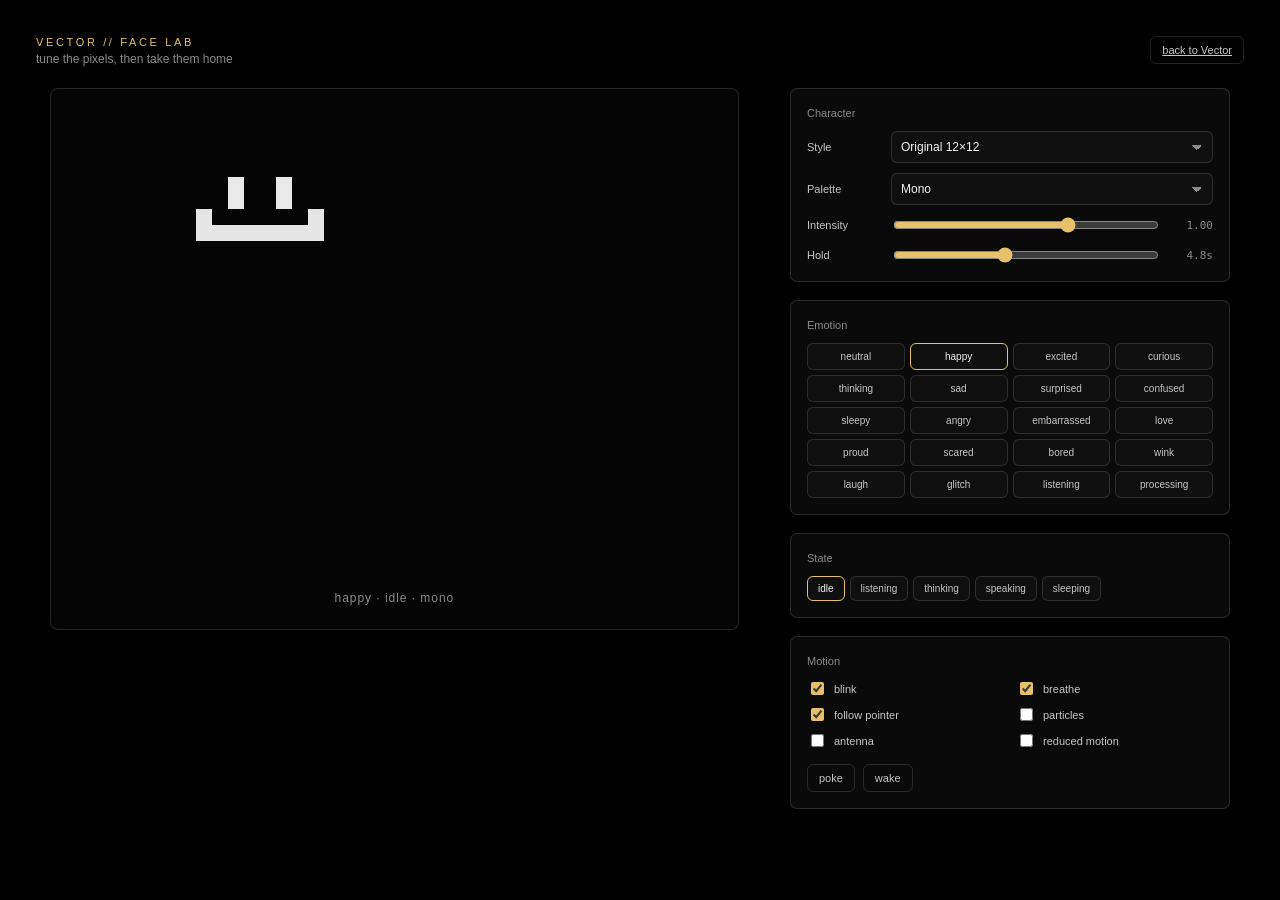
==== web/lab.html @ 4bdd8381 "Init commit" ====
<!doctype html>
<html lang="en" data-theme="mono">
<head>
  <meta charset="utf-8" />
  <meta name="viewport" content="width=device-width, initial-scale=1" />
  <title>Vector — Face Lab</title>
  <link rel="icon" href="favicon.svg" type="image/svg+xml" />
  <link rel="stylesheet" href="css/app.css" />
  <link rel="stylesheet" href="css/lab.css" />
</head>
<body class="lab-body">
  <header class="lab-head">
    <div>
      <div class="lab-title">VECTOR // FACE LAB</div>
      <div class="lab-sub">tune the pixels, then take them home</div>
    </div>
    <a class="ghost-btn" href="index.html">back to Vector</a>
  </header>

  <main class="lab-main">
    <section class="lab-stage">
      <div class="character-wrap lab-character-wrap" id="lab-character-wrap">
        <div class="character-glow" id="lab-glow" aria-hidden="true"></div>
        <canvas id="lab-character" width="256" height="256" aria-label="Character preview"></canvas>
      </div>
      <div class="lab-status" id="lab-status">neutral · idle</div>
    </section>

    <aside class="lab-panel">
      <section class="lab-section">
        <div class="section-title">Character</div>
        <div class="lab-row">
          <label class="field-label" for="lab-style">Style</label>
          <select id="lab-style">
            <option value="original">Original 12×12</option>
            <option value="pixel">Refined 16×16</option>
          </select>
        </div>
        <div class="lab-row">
          <label class="field-label" for="lab-palette">Palette</label>
          <select id="lab-palette">
            <option value="mono">Mono</option>
            <option value="mint">Mint</option>
            <option value="paper">Paper</option>
          </select>
        </div>
        <div class="lab-row">
          <label class="field-label" for="lab-intensity">Intensity</label>
          <input id="lab-intensity" type="range" min="0.2" max="1.4" step="0.05" value="1" />
          <span class="range-value" id="lab-intensity-value">1.00</span>
        </div>
        <div class="lab-row">
          <label class="field-label" for="lab-duration">Hold</label>
          <input id="lab-duration" type="range" min="0" max="12000" step="500" value="4800" />
          <span class="range-value" id="lab-duration-value">4.8s</span>
        </div>
      </section>

      <section class="lab-section">
        <div class="section-title">Emotion</div>
        <div class="lab-grid" id="lab-emotions"></div>
      </section>

      <section class="lab-section">
        <div class="section-title">State</div>
        <div class="lab-chips" id="lab-states">
          <button type="button" data-state="idle" class="choice active">idle</button>
          <button type="button" data-state="listening" class="choice">listening</button>
          <button type="button" data-state="thinking" class="choice">thinking</button>
          <button type="button" data-state="speaking" class="choice">speaking</button>
          <button type="button" data-state="sleeping" class="choice">sleeping</button>
        </div>
      </section>

      <section class="lab-section">
        <div class="section-title">Motion</div>
        <div class="lab-toggles">
          <label class="lab-check"><input id="lab-blink" type="checkbox" checked /> blink</label>
          <label class="lab-check"><input id="lab-breathe" type="checkbox" checked /> breathe</label>
          <label class="lab-check"><input id="lab-follow" type="checkbox" checked /> follow pointer</label>
          <label class="lab-check"><input id="lab-particles" type="checkbox" /> particles</label>
          <label class="lab-check"><input id="lab-antenna" type="checkbox" /> antenna</label>
          <label class="lab-check"><input id="lab-reduced" type="checkbox" /> reduced motion</label>
        </div>
        <div class="lab-actions">
          <button class="ghost-btn" id="lab-poke" type="button">poke</button>
          <button class="ghost-btn" id="lab-wake" type="button">wake</button>
        </div>
      </section>
    </aside>
  </main>

  <script type="module" src="js/lab.js"></script>
</body>
</html>
---- web/css/app.css ----
/* ==========================================================================
   Vector 2 — one stage, one face, one line.
   Flat, monochrome, quiet. The character is the only animated thing.
   ========================================================================== */

:root {
  --font-ui: Arial, "Helvetica Neue", system-ui, -apple-system, sans-serif;
  --font-mono: ui-monospace, "SFMono-Regular", "Cascadia Code", "Roboto Mono", Menlo, Consolas, monospace;
  --ease: cubic-bezier(.2, .7, .2, 1);
  --fast: 140ms var(--ease);
  --slow: 260ms var(--ease);
  --radius: 7px;
  --ui-scale: 1;
  --face-scale: 1;
  --base-face: clamp(220px, 42vmin, 400px);
  --character-size: calc(var(--base-face) * var(--face-scale) * var(--ui-scale));
  --text-reply: calc(clamp(20px, 2.7vmin, 31px) * var(--ui-scale));
  --text-meta: calc(10px * var(--ui-scale));
  --text-small: calc(11px * var(--ui-scale));
  --text-ui: calc(12px * var(--ui-scale));
}

:root,
:root[data-theme="mono"],
:root[data-theme="ink"] {
  --bg: #000000;
  --bg-2: #050505;
  --panel: #0a0a0a;
  --panel-2: #0f0f0f;
  --panel-3: #151515;
  --line: rgba(255, 255, 255, .13);
  --line-strong: rgba(255, 255, 255, .28);
  --text: #f2f2f2;
  --text-2: #c6c6c6;
  --muted: #8a8a8a;
  --accent: #e6c06a;
  --accent-2: #f2f2f2;
  --accent-soft: rgba(230, 192, 106, .09);
  --pink: #c98b8b;
  --blue: #9db8c8;
  --danger: #e07a7a;
  --danger-soft: rgba(224, 122, 122, .09);
  --shadow: none;
  --glow: transparent;
  --bg-glow: transparent;
  --selection: rgba(230, 192, 106, .22);
}

:root[data-theme="mint"] {
  --bg: #050d0b;
  --bg-2: #071512;
  --panel: #0a1a17;
  --panel-2: #0e2320;
  --panel-3: #12302a;
  --line: rgba(125, 255, 196, .15);
  --line-strong: rgba(125, 255, 196, .32);
  --text: #dcfff3;
  --text-2: #a9d3c7;
  --muted: #6e968b;
  --accent: #7dffc4;
  --accent-2: #ffd166;
  --accent-soft: rgba(125, 255, 196, .1);
  --pink: #ff8fa3;
  --blue: #7ad7ff;
  --danger: #ff6b6b;
  --danger-soft: rgba(255, 107, 107, .1);
  --selection: rgba(125, 255, 196, .24);
}

:root[data-theme="paper"] {
  --bg: #f3ecdf;
  --bg-2: #ece2d1;
  --panel: #fbf6ec;
  --panel-2: #f4eadb;
  --panel-3: #ece0cd;
  --line: rgba(58, 42, 30, .15);
  --line-strong: rgba(58, 42, 30, .3);
  --text: #2b2118;
  --text-2: #544436;
  --muted: #857363;
  --accent: #b04a32;
  --accent-2: #2d7f74;
  --accent-soft: rgba(176, 74, 50, .08);
  --pink: #cf5f76;
  --blue: #3b7896;
  --danger: #b9382f;
  --danger-soft: rgba(185, 56, 47, .08);
  --selection: rgba(176, 74, 50, .16);
}

* {
  box-sizing: border-box;
}

html,
body {
  height: 100%;
  margin: 0;
}

body {
  background: var(--bg);
  color: var(--text);
  font-family: var(--font-ui);
  overflow: hidden;
  -webkit-font-smoothing: antialiased;
  text-rendering: optimizeLegibility;
}

::selection {
  background: var(--selection);
}

button,
input,
select,
textarea {
  font: inherit;
  color: inherit;
}

button {
  cursor: pointer;
}

button:focus-visible,
input:focus-visible,
select:focus-visible,
textarea:focus-visible,
[tabindex]:focus-visible {
  outline: 1px solid var(--accent);
  outline-offset: 3px;
}

[hidden] {
  display: none !important;
}

.svg-sprite {
  position: absolute;
  width: 0;
  height: 0;
  overflow: hidden;
}

.app {
  position: fixed;
  inset: 0;
}

.stage {
  position: relative;
  height: 100dvh;
  width: 100%;
  display: flex;
  flex-direction: column;
  align-items: center;
  justify-content: flex-end;
  padding: clamp(16px, 2.6vw, 36px);
  overflow: hidden;
}

/* --------------------------------------------------------------------------
   Corners
   -------------------------------------------------------------------------- */

.corner {
  position: absolute;
  top: clamp(14px, 2.4vh, 24px);
  display: flex;
  align-items: center;
  gap: 4px;
  z-index: 6;
}

.top-left {
  left: clamp(14px, 2.4vw, 24px);
}

.top-right {
  right: clamp(14px, 2.4vw, 24px);
}

.icon-btn {
  position: relative;
  width: calc(34px * var(--ui-scale));
  height: calc(34px * var(--ui-scale));
  display: grid;
  place-items: center;
  border: 0;
  border-radius: 6px;
  background: transparent;
  color: var(--muted);
  opacity: .42;
  transition: opacity .2s var(--ease), color .2s var(--ease), background .2s var(--ease);
}

.icon-btn:hover,
.icon-btn:focus-visible {
  opacity: 1;
  color: var(--text);
  background: var(--accent-soft);
}

.icon-btn svg {
  width: 17px;
  height: 17px;
  fill: none;
  stroke: currentColor;
  stroke-width: 1.7;
  stroke-linecap: round;
  stroke-linejoin: round;
}

.icon-btn.small {
  width: calc(28px * var(--ui-scale));
  height: calc(28px * var(--ui-scale));
}

.icon-btn.small svg {
  width: 14px;
  height: 14px;
}

body.idle .icon-btn {
  opacity: .16;
}

body.idle .icon-btn:hover,
body.idle .icon-btn:focus-visible {
  opacity: 1;
}

.text-btn {
  border: 0;
  background: transparent;
  color: var(--muted);
  font-size: var(--text-meta);
  letter-spacing: .12em;
  padding: 7px 8px;
  border-radius: 6px;
  opacity: .46;
  transition: opacity .2s var(--ease), color .2s var(--ease), background .2s var(--ease);
}

.text-btn:hover,
.text-btn:focus-visible {
  opacity: 1;
  color: var(--text);
  background: var(--accent-soft);
}

body.idle .text-btn {
  opacity: .16;
}

/* The mic is a plain status control: white when listening, gray when off. */
.mic-btn .icon-off {
  display: none;
}

.mic-btn[data-active="false"] .icon-on {
  display: none;
}

.mic-btn[data-active="false"] .icon-off {
  display: block;
}

.mic-btn[data-active="false"] {
  color: var(--muted);
  opacity: .66;
}

.mic-dot {
  position: absolute;
  top: 7px;
  right: 7px;
  width: 4px;
  height: 4px;
  border-radius: 50%;
  background: var(--muted);
  transition: background .2s var(--ease);
}

.mic-btn[data-active="true"] .mic-dot {
  background: var(--text);
}

.mic-btn[data-active="false"] .mic-dot {
  background: #5a5a5a;
}

/* --------------------------------------------------------------------------
   Center: character
   -------------------------------------------------------------------------- */

.center {
  position: absolute;
  left: 50%;
  top: 50%;
  transform: translate(-50%, -50%);
  display: flex;
  flex-direction: column;
  align-items: center;
  justify-content: center;
  gap: 10px;
  min-height: 0;
}

.character-wrap {
  position: relative;
  width: var(--character-size);
  height: var(--character-size);
  flex: 0 0 auto;
}

.character-glow {
  display: none;
  position: absolute;
  inset: 12%;
  border-radius: 50%;
  background: radial-gradient(circle, var(--face-glow, #ffffff) 0%, transparent 68%);
  opacity: .12;
  filter: blur(36px);
  transform: scale(1.1);
  pointer-events: none;
}

.character-wrap.glow .character-glow {
  display: block;
}

#character {
  position: relative;
  display: block;
  width: 100%;
  height: 100%;
  image-rendering: pixelated;
  image-rendering: crisp-edges;
  cursor: pointer;
  user-select: none;
  -webkit-user-select: none;
  touch-action: manipulation;
}

.character-meta {
  display: flex;
  flex-direction: column;
  align-items: center;
  min-height: 0;
}

.status-line {
  min-height: 1.1em;
  font-size: var(--text-small);
  color: var(--muted);
  opacity: 0;
  transition: opacity .25s var(--ease), color .25s var(--ease);
}

body[data-state="listening"] .status-line,
body[data-state="thinking"] .status-line,
body[data-state="speaking"] .status-line,
body[data-state="holding"] .status-line,
body[data-state="sleeping"] .status-line,
body[data-state="error"] .status-line {
  opacity: .7;
}

body[data-state="listening"] .status-line,
body[data-state="speaking"] .status-line {
  color: var(--text-2);
}

body[data-state="error"] .status-line {
  color: var(--danger);
  opacity: .95;
}

/* --------------------------------------------------------------------------
   Dock: one line
   -------------------------------------------------------------------------- */

.dock {
  position: relative;
  z-index: 5;
  width: min(840px, 100%);
  display: flex;
  flex-direction: column;
  align-items: center;
  gap: 6px;
  padding-bottom: clamp(6px, 1.8vh, 20px);
}

.hint {
  min-height: 1.2em;
  max-width: 72ch;
  font-size: var(--text-small);
  color: var(--muted);
  text-align: center;
  opacity: 0;
  transition: opacity .2s var(--ease);
}

.hint.show {
  opacity: .8;
}

.hint.danger {
  color: var(--danger);
  opacity: .95;
}

.text-stack {
  width: 100%;
  display: grid;
  place-items: center;
  min-height: calc(34px * var(--ui-scale));
}

#input,
#reply {
  width: 100%;
  max-width: min(74ch, 100%);
  padding: 5px 0;
  border: 0;
  outline: 0;
  background: transparent;
  color: var(--text);
  text-align: center;
  font-family: var(--font-ui);
  font-size: var(--text-reply);
  line-height: 1.38;
  letter-spacing: -.005em;
}

#input {
  resize: none;
  overflow-y: hidden;
  max-height: 34vh;
  caret-color: var(--accent);
}

#input::placeholder {
  color: var(--muted);
  opacity: .5;
}

#reply {
  cursor: pointer;
  white-space: pre-wrap;
  overflow-y: auto;
  max-height: 34vh;
  scrollbar-width: thin;
}

#reply.streaming::after {
  content: "";
  display: inline-block;
  width: .5ch;
  height: 1em;
  margin-left: .12em;
  background: var(--text-2);
  vertical-align: -.12em;
  animation: caret 1s steps(1) infinite;
}

#reply.empty {
  display: none;
}

.dock-meta {
  display: flex;
  align-items: center;
  justify-content: center;
  gap: 14px;
  min-height: calc(18px * var(--ui-scale));
  font-size: var(--text-meta);
  color: var(--muted);
  opacity: 0;
  transition: opacity .2s var(--ease);
}

.dock:hover .dock-meta,
.dock:focus-within .dock-meta {
  opacity: .7;
}

.modes {
  display: flex;
  align-items: center;
  gap: 8px;
}

.modes button {
  border: 0;
  background: transparent;
  color: var(--muted);
  padding: 1px 0;
  font-size: var(--text-meta);
  transition: color .2s var(--ease);
}

.modes button:hover {
  color: var(--text-2);
}

.modes button.active {
  color: var(--text);
}

.pending {
  color: var(--accent);
  max-width: 40ch;
  overflow: hidden;
  text-overflow: ellipsis;
  white-space: nowrap;
}

.send-hint {
  color: var(--muted);
}

/* --------------------------------------------------------------------------
   Generic buttons
   -------------------------------------------------------------------------- */

.ghost-btn,
.primary-btn {
  border-radius: 6px;
  border: 1px solid var(--line);
  background: transparent;
  color: var(--text-2);
  font-size: var(--text-small);
  padding: 7px 11px;
  transition: border-color .2s var(--ease), color .2s var(--ease), background .2s var(--ease);
}

.ghost-btn:hover {
  border-color: var(--line-strong);
  color: var(--text);
  background: var(--accent-soft);
}

.ghost-btn.danger {
  color: var(--danger);
}

.ghost-btn.danger:hover {
  border-color: var(--danger);
  background: var(--danger-soft);
}

.primary-btn {
  border-color: var(--accent);
  background: var(--accent);
  color: #0a0a0a;
  font-weight: 600;
  padding: 9px 15px;
}

.primary-btn:hover {
  filter: brightness(1.05);
}

.link-btn {
  border: 0;
  background: transparent;
  color: var(--muted);
  font-size: var(--text-small);
  padding: 4px 0;
  text-decoration: underline;
  text-underline-offset: 3px;
  text-decoration-color: var(--line-strong);
}

.link-btn:hover {
  color: var(--text);
}

/* --------------------------------------------------------------------------
   Backdrop and drawers
   -------------------------------------------------------------------------- */

.backdrop {
  position: fixed;
  inset: 0;
  z-index: 30;
  background: rgba(0, 0, 0, .45);
  opacity: 0;
  transition: opacity .22s var(--ease);
}

.backdrop.open {
  opacity: 1;
}

.drawer {
  position: fixed;
  top: 0;
  right: 0;
  z-index: 40;
  height: 100dvh;
  width: min(460px, 94vw);
  display: flex;
  flex-direction: column;
  background: var(--panel);
  border-left: 1px solid var(--line);
  transform: translateX(102%);
  transition: transform .26s var(--ease);
}

.drawer.open {
  transform: none;
}

.history-drawer {
  width: min(430px, 94vw);
}

.drawer-head {
  display: flex;
  align-items: flex-start;
  justify-content: space-between;
  gap: 12px;
  padding: 20px 20px 13px;
  border-bottom: 1px solid var(--line);
}

.drawer-title {
  font-size: calc(16px * var(--ui-scale));
  font-weight: 600;
}

.drawer-sub {
  margin-top: 3px;
  font-size: var(--text-small);
  color: var(--muted);
}

.head-actions {
  display: flex;
  align-items: center;
  gap: 2px;
}

.tabs {
  display: flex;
  flex-wrap: wrap;
  gap: 2px;
  padding: 10px 16px 0;
}

.tab {
  border: 0;
  border-bottom: 1px solid transparent;
  background: transparent;
  color: var(--muted);
  padding: 7px 8px;
  font-size: var(--text-small);
  transition: color .2s var(--ease), border-color .2s var(--ease);
}

.tab:hover {
  color: var(--text-2);
}

.tab.active {
  color: var(--text);
  border-bottom-color: var(--accent);
}

.drawer-body {
  flex: 1;
  overflow-y: auto;
  padding: 18px 20px 26px;
  scrollbar-width: thin;
}

.drawer-foot {
  display: flex;
  align-items: center;
  flex-wrap: wrap;
  gap: 8px;
  padding: 13px 16px;
  border-top: 1px solid var(--line);
}

.save-state {
  margin-left: auto;
  min-height: 1em;
  font-size: var(--text-meta);
  color: var(--muted);
  opacity: 0;
  transition: opacity .2s var(--ease);
}

.save-state.show {
  opacity: .8;
}

/* --------------------------------------------------------------------------
   Settings fields
   -------------------------------------------------------------------------- */

.section-title {
  margin: 2px 0 12px;
  font-size: var(--text-small);
  color: var(--muted);
}

.field {
  display: flex;
  flex-direction: column;
  gap: 6px;
  margin-bottom: 15px;
}

.field > label,
.field-label {
  font-size: var(--text-small);
  color: var(--text-2);
}

.field-row {
  display: flex;
  align-items: center;
  gap: 10px;
}

.field-row > * {
  min-width: 0;
}

input[type="text"],
input[type="number"],
input[type="password"],
select,
textarea.settings-input {
  width: 100%;
  border: 1px solid var(--line);
  border-radius: 6px;
  background: var(--panel-2);
  color: var(--text);
  padding: 8px 9px;
  font-size: var(--text-ui);
  transition: border-color .2s var(--ease);
}

input[type="text"]:focus,
input[type="number"]:focus,
input[type="password"]:focus,
select:focus,
textarea.settings-input:focus {
  border-color: var(--line-strong);
  outline: none;
}

select {
  appearance: none;
  background-image: linear-gradient(45deg, transparent 50%, var(--muted) 50%),
    linear-gradient(135deg, var(--muted) 50%, transparent 50%);
  background-position: calc(100% - 15px) 50%, calc(100% - 10px) 50%;
  background-size: 5px 5px, 5px 5px;
  background-repeat: no-repeat;
  padding-right: 28px;
}

option {
  background: var(--panel-2);
  color: var(--text);
}

input[type="range"] {
  width: 100%;
  accent-color: var(--accent);
}

.range-row {
  display: flex;
  align-items: center;
  gap: 10px;
}

.range-value {
  min-width: 42px;
  text-align: right;
  font-family: var(--font-mono);
  font-size: var(--text-small);
  color: var(--muted);
}

.hint-text {
  font-size: var(--text-small);
  line-height: 1.45;
  color: var(--muted);
}

.toggle {
  position: relative;
  display: inline-flex;
  align-items: center;
  cursor: pointer;
}

.toggle input {
  position: absolute;
  opacity: 0;
  width: 0;
  height: 0;
}

.toggle .track {
  width: 34px;
  height: 18px;
  border-radius: 999px;
  background: var(--panel-3);
  border: 1px solid var(--line);
  transition: background .2s var(--ease), border-color .2s var(--ease);
  display: inline-flex;
  align-items: center;
  padding: 2px;
}

.toggle .track span {
  width: 12px;
  height: 12px;
  border-radius: 50%;
  background: var(--muted);
  transition: transform .2s var(--ease), background .2s var(--ease);
}

.toggle input:checked + .track {
  border-color: var(--accent);
}

.toggle input:checked + .track span {
  transform: translateX(16px);
  background: var(--accent);
}

.toggle input:focus-visible + .track {
  outline: 1px solid var(--accent);
  outline-offset: 3px;
}

.inline-toggle {
  display: flex;
  align-items: center;
  justify-content: space-between;
  gap: 12px;
  padding: 4px 0;
}

.color-grid {
  display: grid;
  grid-template-columns: repeat(2, minmax(0, 1fr));
  gap: 8px;
}

.color-field {
  display: flex;
  align-items: center;
  justify-content: space-between;
  gap: 8px;
  padding: 6px 8px;
  border: 1px solid var(--line);
  border-radius: 6px;
  background: var(--panel-2);
  font-size: var(--text-small);
  color: var(--text-2);
}

.color-field input[type="color"] {
  width: 24px;
  height: 22px;
  padding: 0;
  border: 1px solid var(--line-strong);
  border-radius: 3px;
  background: transparent;
  cursor: pointer;
}

.facts {
  display: flex;
  flex-direction: column;
  gap: 5px;
  margin-top: 8px;
}

.fact {
  display: flex;
  align-items: center;
  justify-content: space-between;
  gap: 10px;
  padding: 7px 9px;
  border: 1px solid var(--line);
  border-radius: 6px;
  background: var(--panel-2);
  font-size: var(--text-small);
  color: var(--text-2);
}

.fact button {
  border: 0;
  background: transparent;
  color: var(--muted);
  font-size: 14px;
  line-height: 1;
}

.fact button:hover {
  color: var(--danger);
}

.fact-add {
  display: flex;
  gap: 6px;
  margin-top: 8px;
}

.fact-add input {
  flex: 1;
}

/* --------------------------------------------------------------------------
   History
   -------------------------------------------------------------------------- */

.history-list {
  flex: 1;
  overflow-y: auto;
  padding: 16px 20px 28px;
  display: flex;
  flex-direction: column;
  gap: 16px;
  scrollbar-width: thin;
}

.msg {
  display: flex;
  flex-direction: column;
  gap: 4px;
}

.msg.user {
  align-items: flex-end;
  text-align: right;
}

.msg-meta {
  display: flex;
  align-items: center;
  gap: 6px;
  font-size: var(--text-meta);
  color: var(--muted);
}

.msg-body {
  font-size: var(--text-ui);
  line-height: 1.5;
  color: var(--text);
  white-space: pre-wrap;
  overflow-wrap: anywhere;
}

.msg.user .msg-body {
  color: var(--accent);
}

.msg-emotions {
  display: flex;
  flex-wrap: wrap;
  gap: 4px;
}

.emotion-chip {
  border: 1px solid var(--line);
  border-radius: 4px;
  background: transparent;
  color: var(--muted);
  font-size: var(--text-meta);
  padding: 1px 6px;
  transition: color .2s var(--ease), border-color .2s var(--ease);
}

.emotion-chip:hover {
  color: var(--text);
  border-color: var(--line-strong);
}

.empty-state {
  padding: 48px 24px;
  text-align: center;
  font-size: var(--text-ui);
  color: var(--muted);
}

/* --------------------------------------------------------------------------
   Debug console
   -------------------------------------------------------------------------- */

.debug {
  position: fixed;
  inset: clamp(10px, 2vw, 26px);
  z-index: 60;
  background: #050505;
  border: 1px solid var(--line);
  border-radius: 8px;
  overflow: hidden;
}

.debug-window {
  display: flex;
  flex-direction: column;
  height: 100%;
  min-height: 0;
}

.debug-head {
  display: flex;
  align-items: center;
  justify-content: space-between;
  gap: 12px;
  padding: 10px 13px;
  border-bottom: 1px solid var(--line);
}

.debug-title {
  display: flex;
  align-items: center;
  gap: 8px;
  font-family: var(--font-mono);
  font-size: 10px;
  color: var(--text-2);
}

.debug-dot {
  width: 5px;
  height: 5px;
  border-radius: 50%;
  background: var(--text-2);
}

.debug-version {
  color: var(--muted);
}

.debug-actions {
  display: flex;
  align-items: center;
  gap: 4px;
}

.debug-actions .ghost-btn {
  font-family: var(--font-mono);
  font-size: 9px;
  padding: 4px 7px;
}

.debug-body {
  flex: 1;
  display: flex;
  min-height: 0;
}

.debug-tabs {
  width: 104px;
  flex: 0 0 auto;
  display: flex;
  flex-direction: column;
  gap: 2px;
  padding: 7px;
  border-right: 1px solid var(--line);
  overflow-y: auto;
}

.debug-tab {
  border: 0;
  background: transparent;
  color: var(--muted);
  text-align: left;
  padding: 5px 7px;
  border-radius: 4px;
  font-family: var(--font-mono);
  font-size: 10px;
}

.debug-tab:hover {
  color: var(--text-2);
}

.debug-tab.active {
  color: var(--text);
  background: var(--panel-2);
}

.debug-content {
  flex: 1;
  min-width: 0;
  overflow: auto;
  padding: 11px 14px;
  font-family: var(--font-mono);
  font-size: 10px;
  line-height: 1.55;
  color: var(--text-2);
  white-space: pre-wrap;
  scrollbar-width: thin;
}

.debug-content .row {
  display: flex;
  gap: 10px;
  padding: 1px 0;
}

.debug-content .time {
  color: var(--muted);
  flex: 0 0 70px;
}

.debug-content .level {
  flex: 0 0 54px;
}

.debug-content .level.WARNING { color: var(--accent); }
.debug-content .level.ERROR,
.debug-content .level.CRITICAL { color: var(--danger); }
.debug-content .level.DEBUG { color: var(--muted); }

.debug-content .msg-line {
  flex: 1;
  overflow-wrap: anywhere;
}

.debug-content .summary {
  color: var(--muted);
  margin-bottom: 10px;
}

.debug-emotions {
  display: grid;
  grid-template-columns: repeat(auto-fill, minmax(84px, 1fr));
  gap: 4px;
  margin-top: 10px;
}

.debug-emotion {
  border: 1px solid var(--line);
  background: var(--panel-2);
  color: var(--text-2);
  border-radius: 4px;
  padding: 5px 6px;
  font-family: var(--font-mono);
  font-size: 9px;
  text-align: left;
}

.debug-emotion:hover {
  border-color: var(--line-strong);
  color: var(--text);
}

.debug-foot {
  padding: 7px 13px;
  border-top: 1px solid var(--line);
  font-family: var(--font-mono);
  font-size: 9px;
  color: var(--muted);
}

/* --------------------------------------------------------------------------
   Onboarding
   -------------------------------------------------------------------------- */

.onboarding {
  position: fixed;
  inset: 0;
  z-index: 70;
  display: grid;
  place-items: center;
  padding: 20px;
  background: rgba(0, 0, 0, .62);
}

.onboard-panel {
  width: min(600px, 100%);
  max-height: calc(100dvh - 40px);
  overflow-y: auto;
  padding: clamp(22px, 4vw, 34px);
  border: 1px solid var(--line);
  border-radius: 9px;
  background: var(--panel);
  scrollbar-width: thin;
}

.onboard-top {
  display: flex;
  align-items: center;
  justify-content: space-between;
  margin-bottom: 18px;
}

.onboard-step-count {
  font-family: var(--font-mono);
  font-size: 10px;
  color: var(--muted);
  letter-spacing: .08em;
}

.onboard-step h1,
.onboard-step h2 {
  margin: 0 0 10px;
  font-size: calc(26px * var(--ui-scale));
  font-weight: 600;
  letter-spacing: -.02em;
}

.onboard-step h2 {
  font-size: calc(19px * var(--ui-scale));
}

.onboard-step p {
  margin: 0 0 20px;
  max-width: 48ch;
  color: var(--text-2);
  font-size: var(--text-ui);
  line-height: 1.55;
}

.onboard-label {
  margin: 18px 0 8px;
  font-size: var(--text-small);
  color: var(--muted);
}

.choice-row {
  display: flex;
  flex-wrap: wrap;
  gap: 7px;
}

.choice {
  border: 1px solid var(--line);
  background: var(--panel-2);
  color: var(--text-2);
  border-radius: 6px;
  padding: 8px 12px;
  font-size: var(--text-ui);
  transition: border-color .2s var(--ease), background .2s var(--ease), color .2s var(--ease);
}

.choice:hover {
  border-color: var(--line-strong);
  color: var(--text);
}

.choice.active {
  border-color: var(--accent);
  color: var(--text);
}

.choice-row.three .choice {
  flex: 1;
  min-width: 140px;
}

.style-choice {
  display: flex;
  flex-direction: column;
  align-items: center;
  gap: 6px;
  padding: 14px 12px;
}

.style-face {
  font-family: var(--font-mono);
  font-size: 22px;
  letter-spacing: .08em;
  color: var(--text);
}

.style-face.small {
  font-size: 18px;
}

.theme-choice {
  display: inline-flex;
  align-items: center;
  gap: 7px;
}

.swatch {
  width: 12px;
  height: 12px;
  border-radius: 50%;
  border: 1px solid var(--line-strong);
  display: inline-block;
}

.swatch.mono { background: #000000; }
.swatch.ink { background: #000000; }
.swatch.mint { background: #0e2320; }
.swatch.paper { background: #f3ecdf; }

.check-list {
  display: flex;
  flex-direction: column;
  gap: 6px;
}

.check-row {
  display: flex;
  align-items: center;
  gap: 12px;
  padding: 9px 11px;
  border: 1px solid var(--line);
  border-radius: 6px;
  background: var(--panel-2);
}

.check-row b {
  display: block;
  font-size: var(--text-ui);
  font-weight: 500;
}

.check-row small {
  display: block;
  margin-top: 2px;
  font-size: var(--text-meta);
  color: var(--muted);
}

.check-icon {
  width: 20px;
  height: 20px;
  display: grid;
  place-items: center;
  border-radius: 50%;
  border: 1px solid var(--line);
  color: var(--muted);
  font-size: 10px;
  flex: 0 0 auto;
}

.check-icon.ok {
  border-color: var(--accent);
  color: var(--accent);
}

.check-icon.bad {
  border-color: var(--danger);
  color: var(--danger);
}

.check-icon.loading {
  border-color: var(--muted);
  color: var(--muted);
  animation: pulse 1.2s ease-in-out infinite;
}

.onboard-links {
  display: flex;
  flex-wrap: wrap;
  gap: 14px;
  margin-top: 14px;
}

.onboard-foot {
  display: flex;
  align-items: center;
  justify-content: space-between;
  gap: 12px;
  margin-top: 24px;
  padding-top: 16px;
  border-top: 1px solid var(--line);
}

.onboard-nav {
  display: flex;
  gap: 8px;
}

/* --------------------------------------------------------------------------
   Toasts
   -------------------------------------------------------------------------- */

.toasts {
  position: fixed;
  left: 50%;
  bottom: calc(18px * var(--ui-scale));
  z-index: 80;
  display: flex;
  flex-direction: column-reverse;
  align-items: center;
  gap: 5px;
  transform: translateX(-50%);
  pointer-events: none;
}

.toast {
  max-width: min(520px, 90vw);
  padding: 7px 12px;
  border: 1px solid var(--line);
  border-radius: 5px;
  background: var(--panel);
  color: var(--text-2);
  font-size: var(--text-small);
  animation: toast-in .18s var(--ease);
}

.toast.error {
  border-color: var(--danger);
  color: var(--danger);
}

.toast.good {
  border-color: var(--accent);
  color: var(--accent);
}

/* --------------------------------------------------------------------------
   States and motion
   -------------------------------------------------------------------------- */

body.reconnecting .mic-dot {
  background: var(--accent);
  animation: pulse 1.2s ease-in-out infinite;
}

body.generating #input {
  opacity: .4;
}

body.generating #reply {
  cursor: pointer;
}

@keyframes caret {
  0%, 49% { opacity: 1; }
  50%, 100% { opacity: 0; }
}

@keyframes pulse {
  0%, 100% { opacity: .4; }
  50% { opacity: 1; }
}

@keyframes toast-in {
  from { opacity: 0; transform: translateY(4px); }
  to { opacity: 1; transform: none; }
}

@media (max-width: 720px) {
  :root {
    --base-face: clamp(190px, 52vmin, 340px);
    --text-reply: calc(clamp(18px, 5.2vmin, 27px) * var(--ui-scale));
  }

  .stage {
    padding: 14px;
  }

  .center {
    top: 47%;
    gap: 6px;
  }

  .dock {
    width: 100%;
    padding-bottom: 10px;
  }

  .dock-meta {
    flex-wrap: wrap;
    gap: 8px;
  }

  .onboard-panel {
    border-radius: 7px;
  }

  .debug-tabs {
    width: 82px;
  }

  .debug-content {
    padding: 9px 10px;
    font-size: 9px;
  }
}

@media (max-height: 620px) {
  :root {
    --base-face: clamp(160px, 38vmin, 280px);
  }

  .center {
    gap: 4px;
  }

  .character-meta {
    min-height: 0;
  }

  .dock {
    gap: 3px;
  }
}

@media (prefers-reduced-motion: reduce) {
  *,
  *::before,
  *::after {
    animation-duration: .01ms !important;
    animation-iteration-count: 1 !important;
    transition-duration: .01ms !important;
    scroll-behavior: auto !important;
  }
}

body.reduced-motion .character-glow {
  display: none;
}

body.reduced-motion #reply.streaming::after {
  animation: none;
  opacity: .6;
}
---- web/css/lab.css ----
.lab-body {
  min-height: 100dvh;
  height: auto;
  overflow: auto;
  padding: clamp(16px, 3vw, 36px);
}

.lab-head {
  display: flex;
  align-items: flex-start;
  justify-content: space-between;
  gap: 16px;
  margin-bottom: 22px;
}

.lab-title {
  font-size: 11px;
  letter-spacing: .24em;
  color: var(--accent);
}

.lab-sub {
  margin-top: 4px;
  font-size: 12px;
  color: var(--muted);
}

.lab-main {
  display: grid;
  grid-template-columns: minmax(280px, 1fr) minmax(360px, 440px);
  gap: clamp(24px, 4vw, 56px);
  align-items: start;
  max-width: 1180px;
  margin: 0 auto;
}

.lab-stage {
  display: flex;
  flex-direction: column;
  align-items: center;
  justify-content: center;
  gap: 18px;
  min-height: 60vh;
  padding: 24px;
  border: 1px solid var(--line);
  border-radius: 8px;
  background: var(--bg-2);
  position: sticky;
  top: 20px;
}

.lab-character-wrap {
  width: min(460px, 52vmin);
  height: min(460px, 52vmin);
}

.lab-status {
  font-size: 12px;
  letter-spacing: .08em;
  color: var(--muted);
}

.lab-panel {
  display: flex;
  flex-direction: column;
  gap: 18px;
}

.lab-section {
  padding: 16px;
  border: 1px solid var(--line);
  border-radius: 7px;
  background: var(--panel);
}

.lab-row {
  display: flex;
  align-items: center;
  gap: 10px;
  margin-bottom: 10px;
}

.lab-row:last-child {
  margin-bottom: 0;
}

.lab-row .field-label {
  flex: 0 0 74px;
}

.lab-row select {
  flex: 1;
}

.lab-row input[type="range"] {
  flex: 1;
}

.lab-grid {
  display: grid;
  grid-template-columns: repeat(auto-fill, minmax(82px, 1fr));
  gap: 5px;
}

.lab-grid .choice {
  padding: 7px 6px;
  font-size: 10px;
  text-transform: lowercase;
}

.lab-chips {
  display: flex;
  flex-wrap: wrap;
  gap: 5px;
}

.lab-chips .choice {
  padding: 6px 10px;
  font-size: 10px;
}

.lab-toggles {
  display: grid;
  grid-template-columns: repeat(2, minmax(0, 1fr));
  gap: 7px 12px;
  margin-bottom: 14px;
}

.lab-check {
  display: flex;
  align-items: center;
  gap: 7px;
  font-size: 11px;
  color: var(--text-2);
}

.lab-check input {
  accent-color: var(--accent);
}

.lab-actions {
  display: flex;
  gap: 8px;
}

@media (max-width: 860px) {
  .lab-main {
    grid-template-columns: 1fr;
  }

  .lab-stage {
    position: static;
    min-height: 46vh;
  }

  .lab-character-wrap {
    width: min(360px, 62vmin);
    height: min(360px, 62vmin);
  }
}
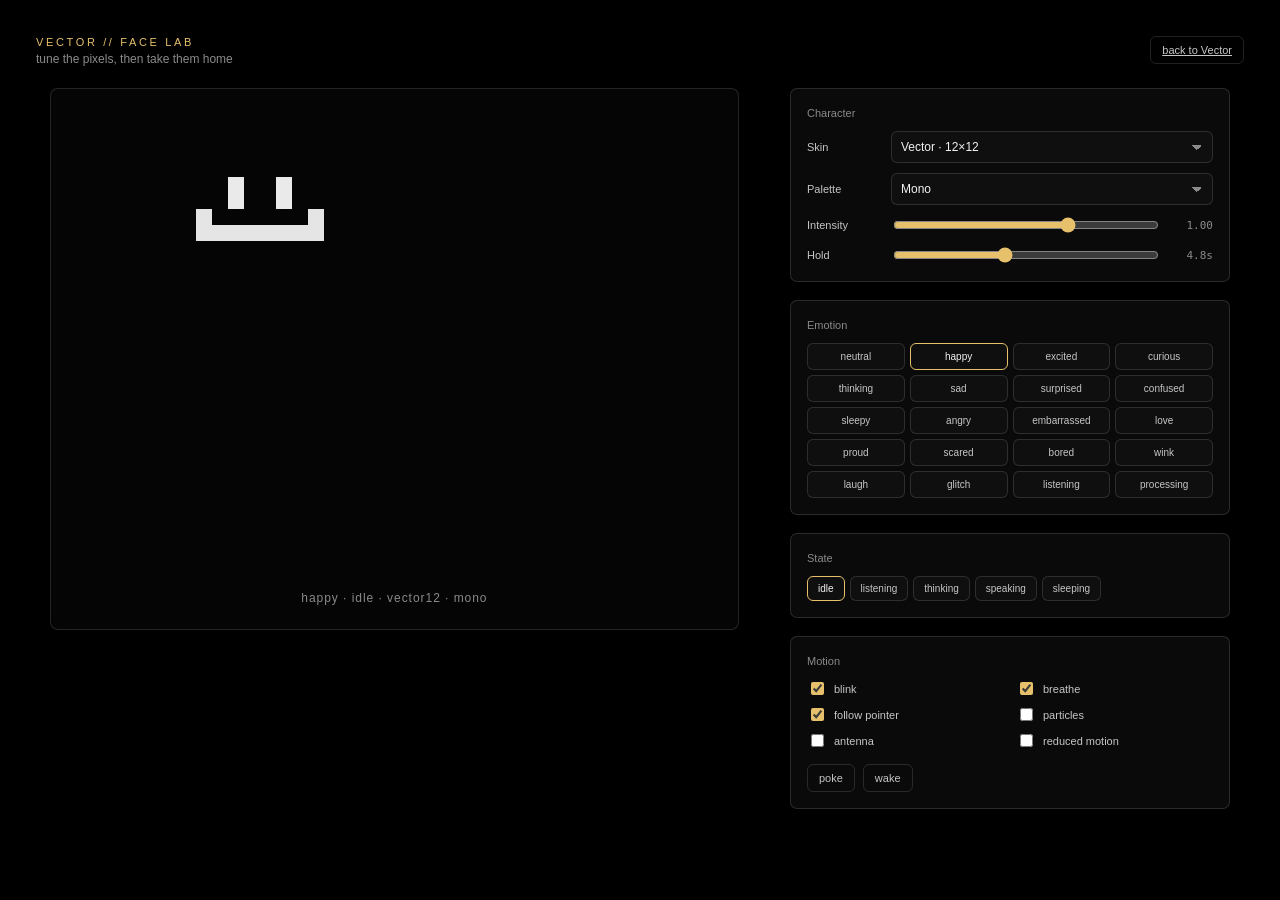
==== commit 9c2dc799: "Character pack system | new MOSS character" ====
--- a/web/lab.html
+++ b/web/lab.html
@@ -30,10 +30,11 @@
       <section class="lab-section">
         <div class="section-title">Character</div>
         <div class="lab-row">
-          <label class="field-label" for="lab-style">Style</label>
-          <select id="lab-style">
-            <option value="original">Original 12×12</option>
-            <option value="pixel">Refined 16×16</option>
+          <label class="field-label" for="lab-skin">Skin</label>
+          <select id="lab-skin">
+            <option value="vector12">Vector · 12×12</option>
+            <option value="lumen16">Lumen · 16×16</option>
+            <option value="moss14">MOSS · 14×14</option>
           </select>
         </div>
         <div class="lab-row">
--- a/web/css/app.css
+++ b/web/css/app.css
@@ -1285,6 +1285,78 @@
   font-size: 18px;
 }
 
+.pack-grid {
+  display: grid;
+  grid-template-columns: repeat(2, minmax(0, 1fr));
+  gap: 8px;
+}
+
+.pack-choice {
+  display: flex;
+  flex-direction: column;
+  align-items: center;
+  gap: 5px;
+  min-height: 138px;
+  padding: 12px 8px;
+  text-align: center;
+}
+
+.pack-choice b {
+  font-size: var(--text-ui);
+  font-weight: 500;
+}
+
+.pack-choice small {
+  color: var(--muted);
+  font-size: var(--text-meta);
+  line-height: 1.35;
+}
+
+.pack-face {
+  width: 72px;
+  height: 72px;
+  image-rendering: pixelated;
+  image-rendering: crisp-edges;
+}
+
+.pack-custom-icon {
+  display: grid;
+  width: 72px;
+  height: 72px;
+  place-items: center;
+  border: 1px dashed var(--line-strong);
+  border-radius: 6px;
+  color: var(--muted);
+  font-size: 26px;
+}
+
+.custom-pack {
+  display: flex;
+  flex-direction: column;
+}
+
+.custom-pack .onboard-label {
+  margin-top: 12px;
+}
+
+textarea.text-area {
+  width: 100%;
+  border: 1px solid var(--line);
+  border-radius: 6px;
+  background: var(--panel-2);
+  color: var(--text);
+  padding: 8px 9px;
+  font: inherit;
+  font-size: var(--text-ui);
+  line-height: 1.45;
+  resize: vertical;
+}
+
+textarea.text-area:focus {
+  border-color: var(--line-strong);
+  outline: none;
+}
+
 .theme-choice {
   display: inline-flex;
   align-items: center;
@@ -1529,3 +1601,20 @@
   animation: none;
   opacity: .6;
 }
+
+@media (max-width: 560px) {
+  .pack-grid {
+    grid-template-columns: 1fr;
+  }
+
+  .pack-choice {
+    flex-direction: row;
+    min-height: 0;
+    text-align: left;
+  }
+
+  .pack-choice small {
+    margin-left: auto;
+    max-width: 42%;
+  }
+}
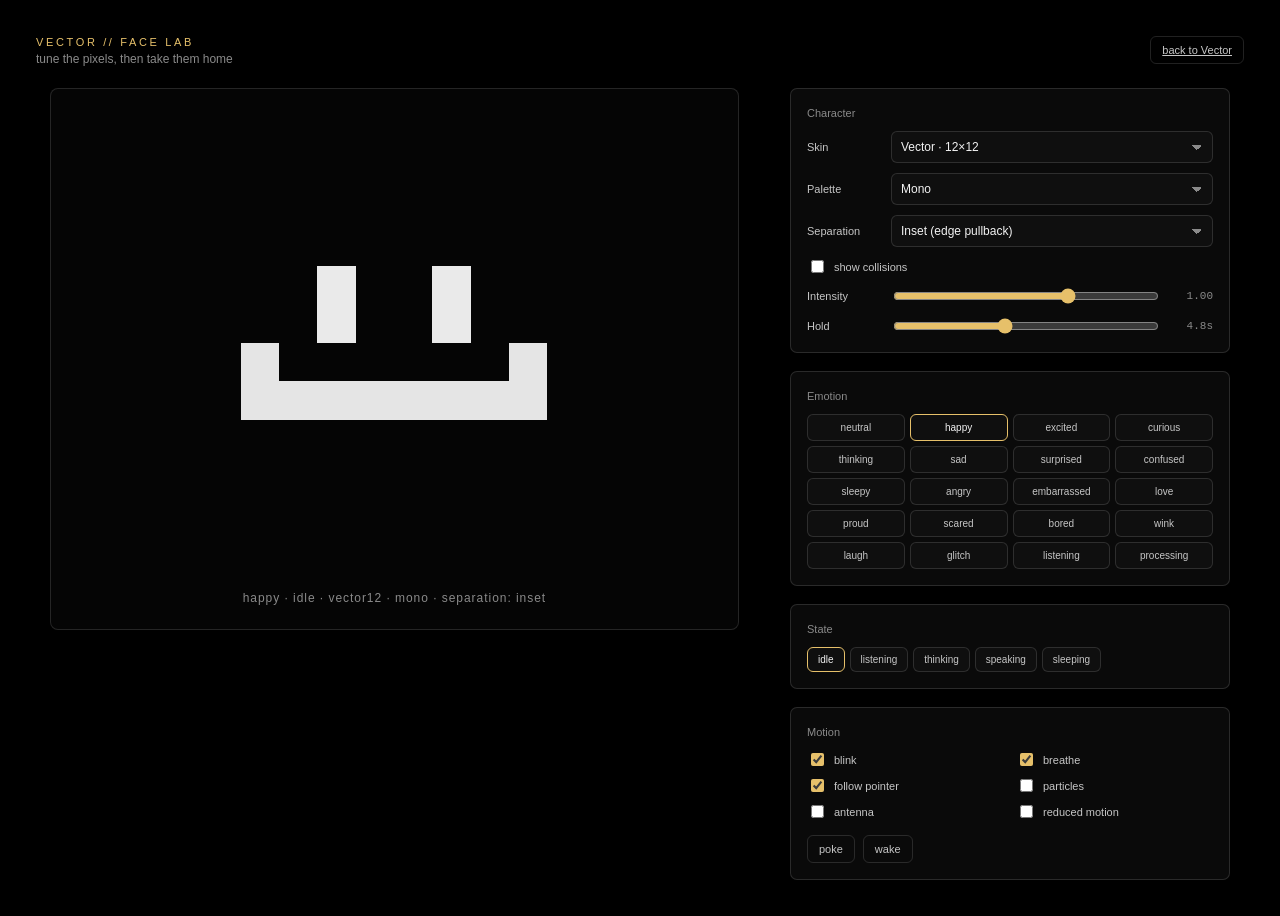
==== commit 8bd2cf9e: "Trim fix" ====
--- a/web/lab.html
+++ b/web/lab.html
@@ -44,6 +44,18 @@
             <option value="mint">Mint</option>
             <option value="paper">Paper</option>
           </select>
+        </div>
+        <div class="lab-row">
+          <label class="field-label" for="lab-separation">Separation</label>
+          <select id="lab-separation">
+            <option value="inset">Inset (edge pullback)</option>
+            <option value="gap">Background gap</option>
+            <option value="trim">Trim pixels</option>
+            <option value="off">Off</option>
+          </select>
+        </div>
+        <div class="lab-row">
+          <label class="lab-check"><input id="lab-collisions" type="checkbox" /> show collisions</label>
         </div>
         <div class="lab-row">
           <label class="field-label" for="lab-intensity">Intensity</label>
--- a/web/css/app.css
+++ b/web/css/app.css
@@ -331,7 +331,8 @@
   display: block;
 }
 
-#character {
+#character,
+#lab-character {
   position: relative;
   display: block;
   width: 100%;
--- a/web/css/lab.css
+++ b/web/css/lab.css
@@ -50,8 +50,9 @@
 }
 
 .lab-character-wrap {
-  width: min(460px, 52vmin);
-  height: min(460px, 52vmin);
+  width: min(460px, 100%);
+  height: auto;
+  aspect-ratio: 1 / 1;
 }
 
 .lab-status {
